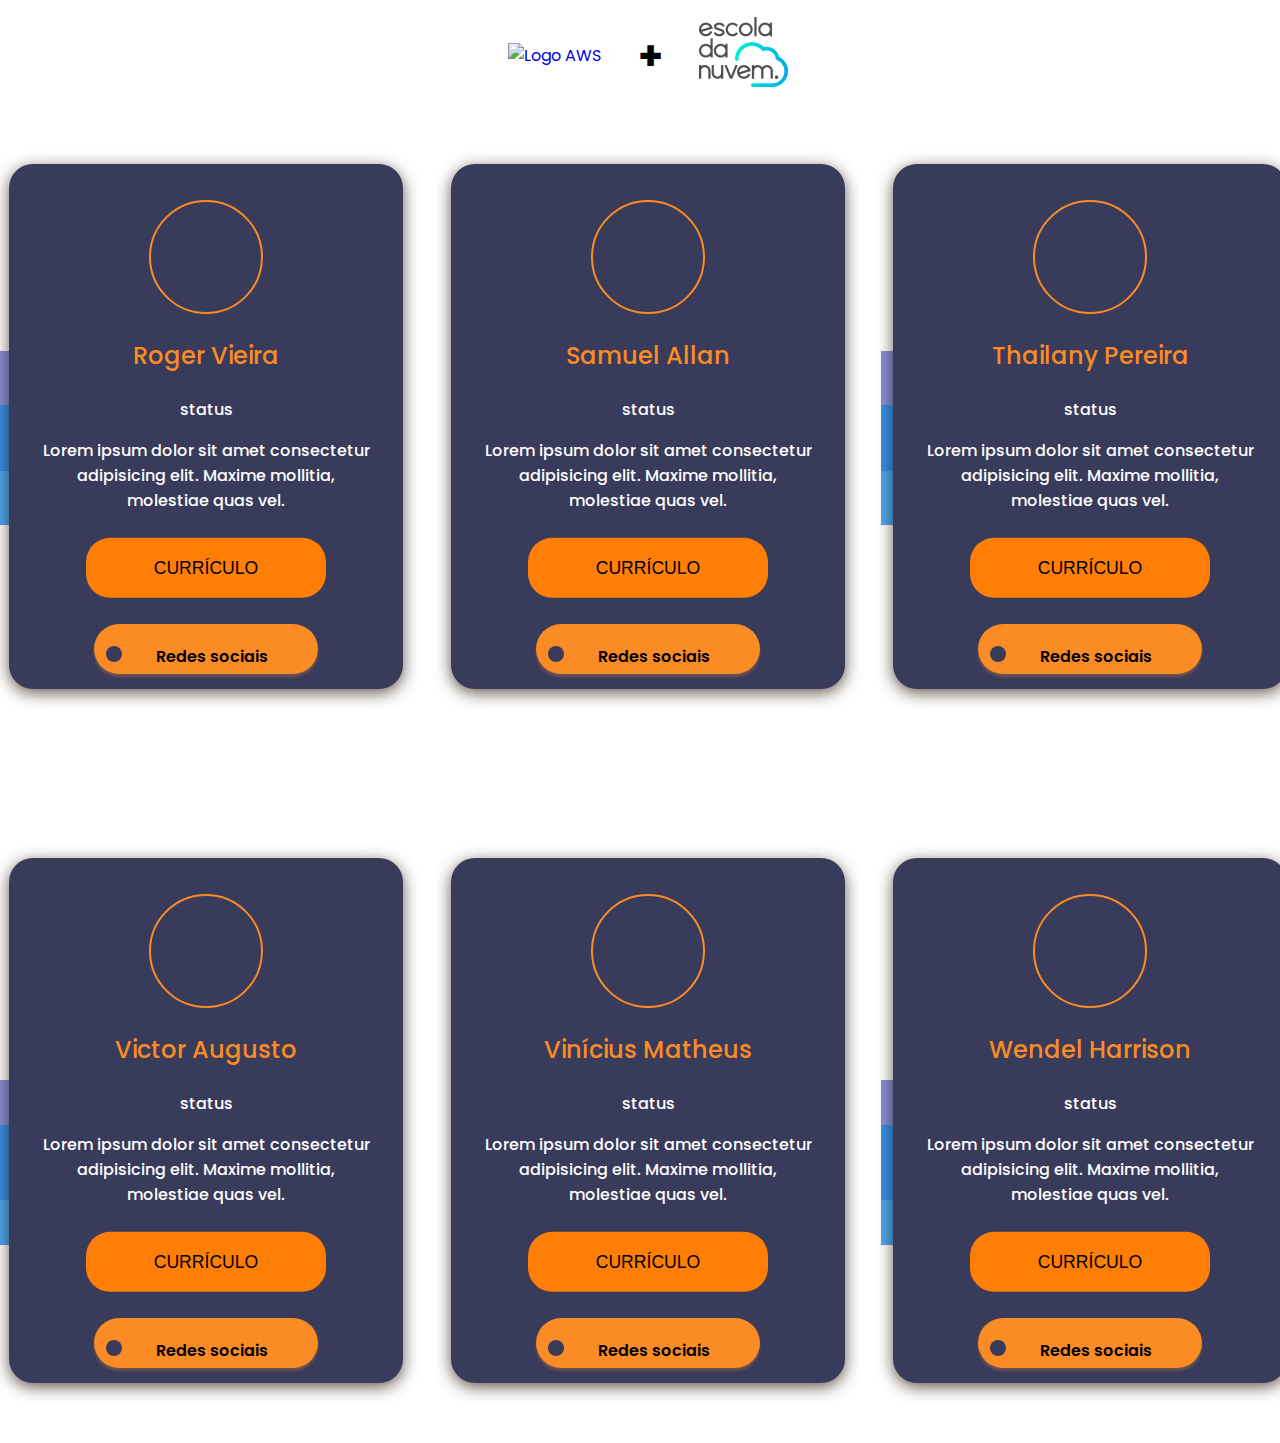
==== index.html @ 06fd396f "melhorias no design e modais para curriculos" ====
<!DOCTYPE html>
<html lang="en">
<head>
    <meta charset="UTF-8">
    <meta http-equiv="X-UA-Compatible" content="IE=edge">
    <meta name="viewport" content="width=device-width, initial-scale=1.0">
    <title>TCC AWS</title>
    <link rel="stylesheet" href="styles.css">
    <script src="https://kit.fontawesome.com/5ea815c1d0.js"></script>
</head>
<body>
    <div class="navbar">
        <a href="https://aws.amazon.com/" target="_blank">
            <img src="https://upload.wikimedia.org/wikipedia/commons/9/93/Amazon_Web_Services_Logo.svg" alt="Logo AWS">
        </a>
        <h3>+</h3>
        <a href="https://escoladanuvem.org/" target="_blank">
            <img src="./imagens/escolaNuvem.png" alt="Logo Escola da nuvem">
        </a>
      </div>



    <div class="c1">
        <div class="container">
        <div class="card">
            <div class="card-border">
                <img src="user.jpg" class="card-img" alt="" srcset="">
            </div>
            <h3 class="card-name">
                Roger Vieira
            </h3>
            <span class="card-profession">
                status
            </span>
            <p class="card-description">
                Lorem ipsum dolor sit amet consectetur adipisicing elit. Maxime mollitia,
                molestiae quas vel.
            </p>
            <div class="btn">
                <button class="btn" id="btn-curriculo1"> CURRÍCULO</button>
            </div>
            <div class="card-social" id="card-social1">
                <div class="card-social-control">
                    <div class="card-social-toggle" id="card-toggle1">
                        <i class="fa fa-plus"></i>
                    </div>
                    <span class="card-social-text">  Redes sociais</span>
                    <ul class="card-social-list">
                        <a href="" class="card-social-link">
                            <i class="fab fa-linkedin" aria-hidden="true"></i>
                        </a>
                        <a href="" class="card-social-link">
                            <i class="fab fa-github" aria-hidden="true"></i>
                        </a>
                       
                    </ul>
                </div>
            </div>
        </div>
    </div>

    <div class="ladoDireito roxo cont1"></div>
    <div class="ladoEsquerdo roxo cont1"></div>
    <div class="ladoDireito azul cont2"></div>
    <div class="ladoEsquerdo azul cont2"></div>

    
    <div class="container">
        <div class="card">
            <div class="card-border">
                <img src="user.jpg" class="card-img" alt="" srcset="">
            </div>
            <h3 class="card-name">
                Samuel Allan
            </h3>
            <span class="card-profession">
                status
            </span>
            <p class="card-description">
                Lorem ipsum dolor sit amet consectetur adipisicing elit. Maxime mollitia,
                molestiae quas vel.
            </p>
            <div class="btn">
                <button class="btn" id="btn-curriculo2"> CURRÍCULO</button>
            </div>
            <div class="card-social" id="card-social2">
                <div class="card-social-control">
                    <div class="card-social-toggle" id="card-toggle2">
                        <i class="fa fa-plus"></i>
                    </div>
                    <span class="card-social-text">  Redes sociais</span>
                    <ul class="card-social-list">
                        <a href="" class="card-social-link">
                            <i class="fab fa-linkedin" aria-hidden="true"></i>
                        </a>
                        <a href="" class="card-social-link">
                            <i class="fab fa-github" aria-hidden="true"></i>
                        </a>
                       
                    </ul>
                    </ul>
                </div>
            </div>
        </div>
    </div>



    <div class="container">
        <div class="card card1">
            <div class="card-border">
                <img src="user.jpg" class="card-img" alt="" srcset="">
            </div>
            <h3 class="card-name">
                Thailany Pereira
            </h3>
            <span class="card-profession">
                status
            </span>
            <p class="card-description">
                Lorem ipsum dolor sit amet consectetur adipisicing elit. Maxime mollitia,
                molestiae quas vel.
            </p>
            <div class="btn">
                <button class="btn" id="btn-curriculo3"> CURRÍCULO</button>
            </div>
            <div class="card-social" id="card-social3">
                <div class="card-social-control">
                    <div class="card-social-toggle" id="card-toggle3">
                        <i class="fa fa-plus"></i>
                    </div>
                    <span class="card-social-text">  Redes sociais</span>
                    <ul class="card-social-list">
                        <a href="" class="card-social-link">
                            <i class="fab fa-linkedin" aria-hidden="true"></i>
                        </a>
                        <a href="" class="card-social-link">
                            <i class="fab fa-github" aria-hidden="true"></i>
                        </a>
                       
                    </ul>
                </div>
            </div>
        </div>
    </div>

    


</div>
   




<div class="c2">
    <div class="container">
        <div class="card">
            <div class="card-border">
                <img src="user.jpg" class="card-img" alt="" srcset="">
            </div>
            <h3 class="card-name">
               Victor Augusto
            </h3>
            <span class="card-profession">
                status
            </span>
            <p class="card-description">
                Lorem ipsum dolor sit amet consectetur adipisicing elit. Maxime mollitia,
                molestiae quas vel.
            </p>
            <div class="btn">
                <button class="btn" id="btn-curriculo4"> CURRÍCULO</button>
            </div>
            <div class="card-social" id="card-social4">
                <div class="card-social-control">
                    <div class="card-social-toggle" id="card-toggle4">
                        <i class="fa fa-plus"></i>
                    </div>
                    <span class="card-social-text">  Redes sociais</span>
                    <ul class="card-social-list">
                        <a href="" class="card-social-link">
                            <i class="fab fa-linkedin" aria-hidden="true"></i>
                        </a>
                        <a href="" class="card-social-link">
                            <i class="fab fa-github" aria-hidden="true"></i>
                        </a>
                       
                    </ul>
                </div>
            </div>
        </div>
    </div>

    <div class="ladoDireito roxo cont3"></div>
    <div class="ladoEsquerdo roxo cont3"></div>
    <div class="ladoDireito azul cont4"></div>
    <div class="ladoEsquerdo azul cont4"></div>


    <div class="container">
        <div class="card">
            <div class="card-border">
                <img src="user.jpg" class="card-img" alt="" srcset="">
            </div>
            <h3 class="card-name">
                Vinícius Matheus
            </h3>
            <span class="card-profession">
                status
            </span>
            <p class="card-description">
                Lorem ipsum dolor sit amet consectetur adipisicing elit. Maxime mollitia,
                molestiae quas vel.
            </p>
            <div class="btn">
                <button class="btn" id="btn-curriculo5"> CURRÍCULO</button>
            </div>
            <div class="card-social" id="card-social5">
                <div class="card-social-control">
                    <div class="card-social-toggle" id="card-toggle5">
                        <i class="fa fa-plus"></i>
                    </div>
                    <span class="card-social-text">  Redes sociais</span>
                    <ul class="card-social-list">
                        <a href="" class="card-social-link">
                            <i class="fab fa-linkedin" aria-hidden="true"></i>
                        </a>
                        <a href="" class="card-social-link">
                            <i class="fab fa-github" aria-hidden="true"></i>
                        </a>
                       
                    </ul>
                </div>
            </div>
        </div>
    </div>

    <div class="container">
        <div class="card card1">
            <div class="card-border">
                <img src="user.jpg" class="card-img" alt="" srcset="">
            </div>
            <h3 class="card-name">
                Wendel Harrison
            </h3>
            <span class="card-profession">
                status
            </span>
            <p class="card-description">
                Lorem ipsum dolor sit amet consectetur adipisicing elit. Maxime mollitia,
                molestiae quas vel.
            </p>
            <div class="btn">
                <button class="btn" id="btn-curriculo6"> CURRÍCULO</button>
            </div>
            <div class="card-social" id="card-social6">
                <div class="card-social-control">
                    <div class="card-social-toggle" id="card-toggle6">
                        <i class="fa fa-plus"></i>
                    </div>
                    <span class="card-social-text">  Redes sociais</span>
                    <ul class="card-social-list">
                        <a href="" class="card-social-link">
                            <i class="fab fa-linkedin" aria-hidden="true"></i>
                        </a>
                        <a href="" class="card-social-link">
                            <i class="fab fa-github" aria-hidden="true"></i>
                        </a>
                       
                    </ul>
                </div>
            </div>
        </div>
    </div>
   </div>

   <div id="myModal1" class="modal">
        <div class="modal-content" id="modal-content">
            <span class="close">&times;</span>
            <h2>Meu Modal 1</h2>
            <p>Conteúdo do modal...</p>
        </div>
    </div>

    <div id="myModal2" class="modal">
        <div class="modal-content" id="modal-content">
            <span class="close">&times;</span>
            <h2>Meu Modal 2</h2>
            <p>Conteúdo do modal...</p>
        </div>
    </div>

    <div id="myModal3" class="modal">
        <div class="modal-content" id="modal-content">
            <span class="close">&times;</span>
            <h2>Meu Modal 3</h2>
            <p>Conteúdo do modal...</p>
        </div>
    </div>

    <div id="myModal4" class="modal">
        <div class="modal-content" id="modal-content">
            <span class="close">&times;</span>
            <h2>Meu Modal 4</h2>
            <p>Conteúdo do modal...</p>
        </div>
    </div>

    <div id="myModal5" class="modal">
        <div class="modal-content" id="modal-content">
            <span class="close">&times;</span>
            <h2>Meu Modal 5</h2>
            <p>Conteúdo do modal...</p>
        </div>
    </div>

    <div id="myModal6" class="modal">
        <div class="modal-content" id="modal-content">
            <span class="close">&times;</span>
            <h2>Meu Modal 6</h2>
            <p>Conteúdo do modal...</p>
        </div>
    </div>
    
    <script src="main.js"></script>
</body>
</html>
---- styles.css ----
@import url("https://fonts.googleapis.com/css2?family=Poppins:wght@400;500&display=swap");

:root {
    --first-color: #fb8b24; 
    --first-color-light: #2074B7;
    --black-color: #393B5A;
    --text-color: #fff;
    --body-color: #ffffff; 



    --body-font: "Poppins", sans-serif;
    --h3-font-size: 1.5rem;
    --smaller-font-size: 0.75rem;
}

*::-webkit-scrollbar{
    box-sizing: border-box;
    padding: 0;
    margin: 0;
    width: 0;
    
}

body{
    font-family: var(--body-font);
    background-color: var(--text-color);
    display: block;
    width: 100vw;
    overflow-x: hidden;
}


a{
    text-decoration: none;
}
ul{
    list-style: none;
}
img{
    max-width: 100%;
    height: auto;
}

.container{
    height: 70vh;
    margin-inline: 1.5rem;
    display: grid;
    place-items: center;
}

.navbar {
    height: 60px;
    display: flex;
    align-items: center;
    justify-content: center;
     gap: 3%;
     margin: 2%;
  }

  .navbar h3 {
    font-size: 40px;
  }
  
  
  .navbar img {
    
    height: 70px;
  
    margin-top: 0%;
  }
  
  
  

.c1{
    display: flex;
    justify-content: center;
    align-items: center;
}

.ladoEsquerdo {
position: absolute;
width: 388px;
height: 120px;
left: 0;
z-index: -1;
}

.azul {
    background: #1d90eec9;
}

.roxo {
    background: #6a71ccc9;
}

.ladoDireito {
position: absolute;
width: 399px;
height: 120px;
right: 0;
z-index: -2;
}

.cont1 {
    top: 39%;
}

.cont2 {
    top: 45%;
}

.cont3 {
    top: 120%;
}

.cont4 {
    top: 125%;
}

.c2{
    display: flex;
    justify-content: center;
    align-items: center;
    margin-top: 5%;
   
}
.card{
    position: relative;
    width: 330px;
    background-color: var(--black-color);
    padding: 1.25rem 2rem 10rem;
    border-radius: 1.5rem;
    text-align: center;
    box-shadow: 0 4px 16px hsl(29deg 75% 8% / 70%);
}

.card-img{
    width: 96px;
    border-radius: 50%;
}
.card-border{
    width: 110px;
    height: 110px;
    border: 2px solid var(--first-color);
    border-radius: 50%;
    display: grid;
    place-items: center;
    margin: 1rem auto 0.75rem;
}

.card-name{
    color: var(--first-color);
    font-size: var(--h3-font-size);
    font-weight: 500;
}
.card-profession{
    color: var(--text-color);
    font-size: 100%;
    font-weight: 500;
}
.card-description{
    margin-top: 1rem;
    color: var(--text-color);
    font-size: 100%;
    font-weight: 500;
}
.btn button{
    position: absolute;
    top: 77%;
    left: 50%;
    padding: 5%;
    width: 15rem;
    transform: translate(-50%, -50%);
    font-size: 110%;
    border: none;
    border-radius: 1.5rem;
    cursor: pointer;
    background-color: #ff7e05;
    transition: all;
    transition-duration: 300ms;
    
}

.btn:hover{
    background-color:  #faee40;
    
    
}


.wrapper{
    position: absolute;
    bottom: 30px;
    right: 50px;
}

.card-social{
    width: 200px;
    background-color: var(--first-color);
    padding: 0.75rem;
    border-radius: 3rem;
    text-align: initial;
    box-shadow: 0 3px 3px hsla(29, 75%, 56%, 0.3);
    position: absolute;
    left: 0;
    right: 0;
    bottom: 15px;
    margin: 0 auto;
    overflow: hidden;
    transform-origin: 18px 17px;
}
.card-social-control{
    position: relative;
    transform-origin: 18px 18px;
    transition: transform 0.45s ease;
    transform: rotate(0);
}
.card-social-toggle{
    display: inline-flex;
    background-color: var(--black-color);
    color: var(--first-color);
    font-size: 1.25rem;
    padding: 0.5rem;
    border-radius: 50%;
    cursor: pointer;
    position: relative;
    z-index: 10;
}
.card-social-text{
    display: block;
    color: #000;
    font-size: 100%;
    font-weight: 600;
}
.card-social-list{
    display: inline-flex;
    column-gap: 0.5rem;
    transform: rotate(135deg);
    transform-origin: 10px 16px;
    
}
.card-social-link{
    display: inline-flex;
    color: var(--black-color);
    font-size: 1.8rem;
    padding: 6px;
    border-radius: 50%;
}

.card-social-text, .card-social-list {
    position: absolute;
    top: 0;
    left: 0;
    right: 0;
    padding-left: 3.1rem;
    
}
.card-social-text{
    top: 0.5rem;
}

.animation .card-social-control{
    transform: rotate(-135deg);
}

.card-social.animation{
    animation: up-animation 1s ease-in-out forwards;
}

.modal {
    display: none;
    position: fixed;
    z-index: 1;
    left: 0;
    top: 0;
    width: 100%;
    height: 100%;
    overflow: auto;
    background-color: rgba(0, 0, 0, 0.4);
  }

  .modal-slide-in {
    animation: slide-in 0.3s forwards; /* Adicione a animação de slide-in */
  }
  
  .modal-slide-out {
    animation: slide-out 0.3s forwards; /* Adicione a animação de slide-out */
  }
  
  
  .modal-content {
    background-color: #fefefe;
    margin: 15% auto;
    padding: 20px;
    border: 1px solid #888;
    width: 80%;
  }
  
  .close {
    color: #aaa;
    float: right;
    font-size: 28px;
    font-weight: bold;
}

  .close:hover,
  .close:focus {
    color: black;
    text-decoration: none;
    cursor: pointer;
}

@keyframes slide-in {
  from {
    transform: translateY(-100%);
  }
  to {
    transform: translateY(0);
  }
}

@keyframes slide-out {
  from {
    transform: translateY(0);
  }
  to {
    transform: translateY(-100%);
  }
}

@keyframes up-animation {
    0%,
    100% {
        transform: rotate(0);
    }
    50%,
    60%{
        transform: rotate(-3deg);
    }
    88%{
        transform: rotate(1deg);
    }
}

.card-social.down-animation{
    animation: down-animation 1s ease-in-out forwards;
}

@keyframes down-animation {
    0%,
    100%{
        transform: rotate(0);
    }
    50%,
    60%{
        transform: rotate(6deg);
    }
    0%,
    88% {
        transform: rotate(-1deg);
    }
}
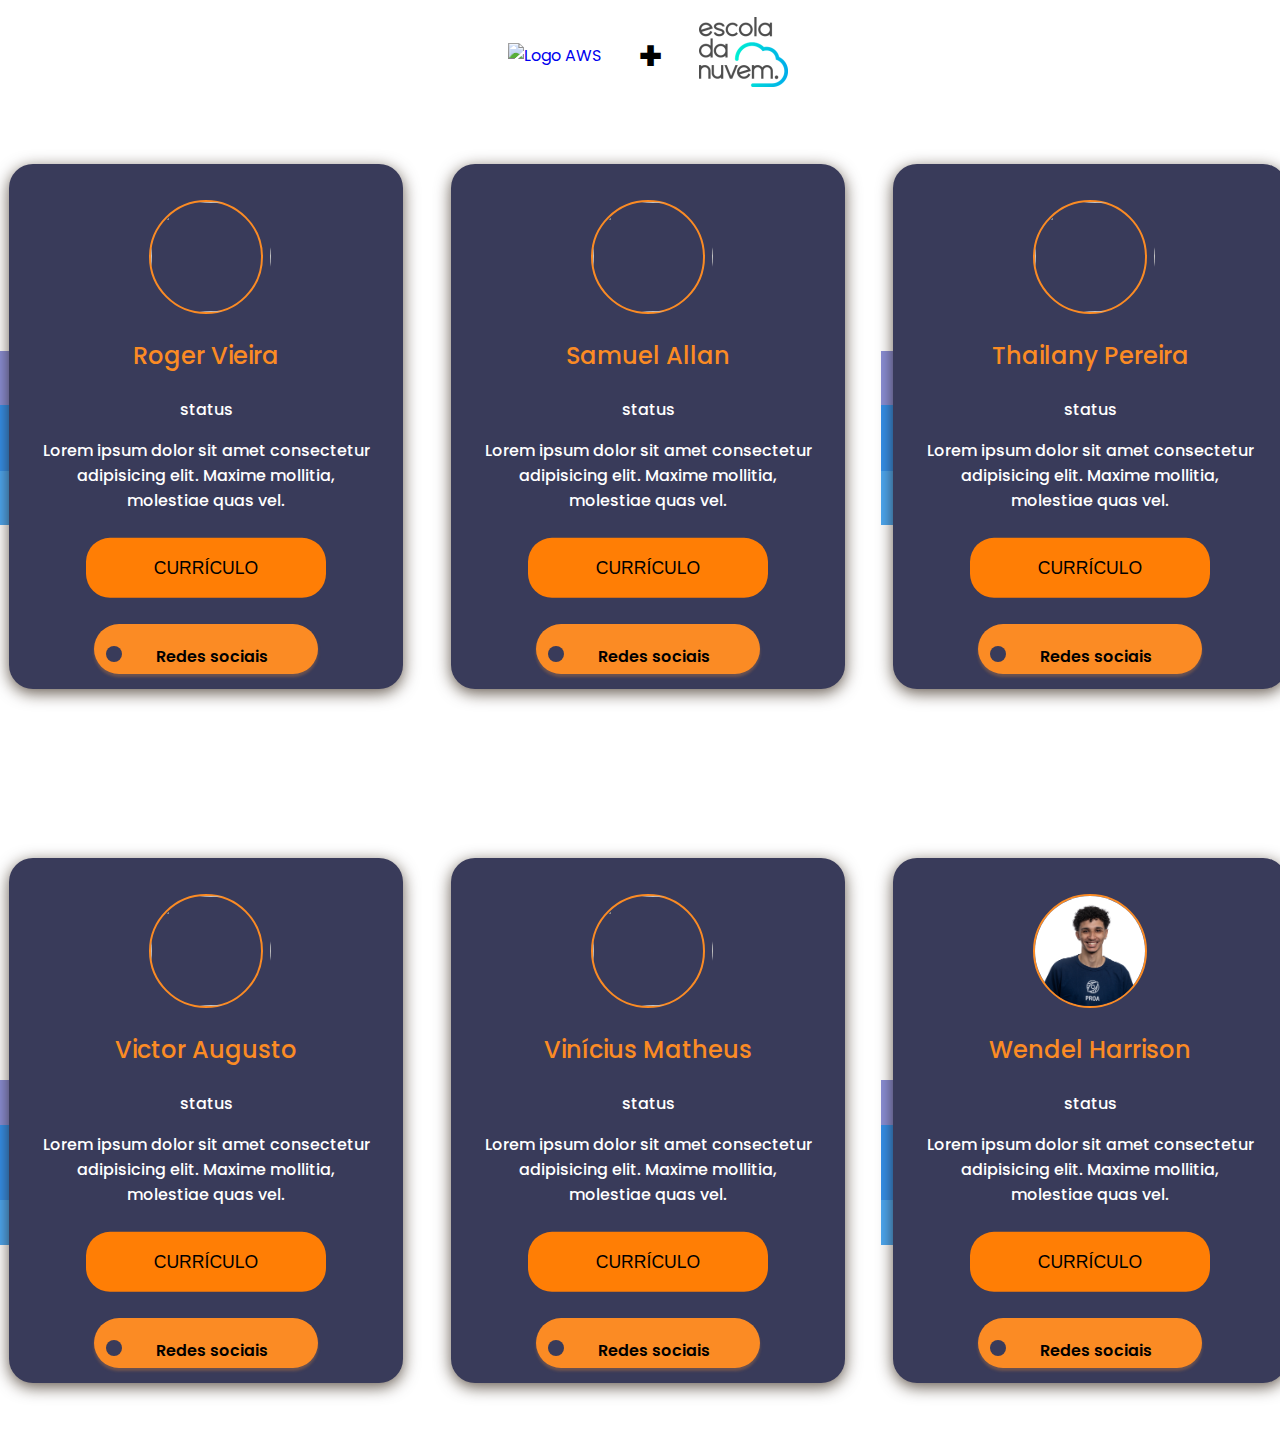
==== commit f908b69c: "finalização wendel" ====
--- a/index.html
+++ b/index.html
@@ -47,10 +47,10 @@
                     </div>
                     <span class="card-social-text">  Redes sociais</span>
                     <ul class="card-social-list">
-                        <a href="" class="card-social-link">
-                            <i class="fab fa-linkedin" aria-hidden="true"></i>
-                        </a>
-                        <a href="" class="card-social-link">
+                        <a href="https://www.linkedin.com/in/rogervieira1/" target="_blank" class="card-social-link">
+                            <i class="fab fa-linkedin" aria-hidden="true"></i>
+                        </a>
+                        <a href="https://github.com/roger1st" target="_blank" class="card-social-link">
                             <i class="fab fa-github" aria-hidden="true"></i>
                         </a>
                        
@@ -91,10 +91,10 @@
                     </div>
                     <span class="card-social-text">  Redes sociais</span>
                     <ul class="card-social-list">
-                        <a href="" class="card-social-link">
-                            <i class="fab fa-linkedin" aria-hidden="true"></i>
-                        </a>
-                        <a href="" class="card-social-link">
+                        <a href="https://www.linkedin.com/in/samuel-allan-635290258/" target="_blank" class="card-social-link">
+                            <i class="fab fa-linkedin" aria-hidden="true"></i>
+                        </a>
+                        <a href="https://github.com/SAMUKISZHSD" target="_blank" class="card-social-link">
                             <i class="fab fa-github" aria-hidden="true"></i>
                         </a>
                        
@@ -132,10 +132,10 @@
                     </div>
                     <span class="card-social-text">  Redes sociais</span>
                     <ul class="card-social-list">
-                        <a href="" class="card-social-link">
-                            <i class="fab fa-linkedin" aria-hidden="true"></i>
-                        </a>
-                        <a href="" class="card-social-link">
+                        <a href="https://www.linkedin.com/in/thailany-pereira-neves-santos/" target="_blank" class="card-social-link">
+                            <i class="fab fa-linkedin" aria-hidden="true"></i>
+                        </a>
+                        <a href="https://github.com/ThailanyP" target="_blank" class="card-social-link">
                             <i class="fab fa-github" aria-hidden="true"></i>
                         </a>
                        
@@ -180,10 +180,10 @@
                     </div>
                     <span class="card-social-text">  Redes sociais</span>
                     <ul class="card-social-list">
-                        <a href="" class="card-social-link">
-                            <i class="fab fa-linkedin" aria-hidden="true"></i>
-                        </a>
-                        <a href="" class="card-social-link">
+                        <a href="https://www.linkedin.com/in/victor-as-perez/" target="_blank" class="card-social-link">
+                            <i class="fab fa-linkedin" aria-hidden="true"></i>
+                        </a>
+                        <a href="https://github.com/Victor2Perez" target="_blank" class="card-social-link">
                             <i class="fab fa-github" aria-hidden="true"></i>
                         </a>
                        
@@ -224,10 +224,10 @@
                     </div>
                     <span class="card-social-text">  Redes sociais</span>
                     <ul class="card-social-list">
-                        <a href="" class="card-social-link">
-                            <i class="fab fa-linkedin" aria-hidden="true"></i>
-                        </a>
-                        <a href="" class="card-social-link">
+                        <a href="https://www.linkedin.com/in/vinicruz/" target="_blank" class="card-social-link">
+                            <i class="fab fa-linkedin" aria-hidden="true"></i>
+                        </a>
+                        <a href="https://github.com/DvlprMatheus" target="_blank" class="card-social-link">
                             <i class="fab fa-github" aria-hidden="true"></i>
                         </a>
                        
@@ -240,7 +240,7 @@
     <div class="container">
         <div class="card card1">
             <div class="card-border">
-                <img src="user.jpg" class="card-img" alt="" srcset="">
+                <img src="imagens/perfil-Wendel.jpg" class="card-img" alt="" srcset="">
             </div>
             <h3 class="card-name">
                 Wendel Harrison
@@ -262,10 +262,10 @@
                     </div>
                     <span class="card-social-text">  Redes sociais</span>
                     <ul class="card-social-list">
-                        <a href="" class="card-social-link">
-                            <i class="fab fa-linkedin" aria-hidden="true"></i>
-                        </a>
-                        <a href="" class="card-social-link">
+                        <a href="https://www.linkedin.com/in/wendel17/" target="_blank" class="card-social-link">
+                            <i class="fab fa-linkedin" aria-hidden="true"></i>
+                        </a>
+                        <a href="https://github.com/Wendel-Harrison" target="_blank" class="card-social-link">
                             <i class="fab fa-github" aria-hidden="true"></i>
                         </a>
                        
@@ -319,8 +319,29 @@
     <div id="myModal6" class="modal">
         <div class="modal-content" id="modal-content">
             <span class="close">&times;</span>
-            <h2>Meu Modal 6</h2>
-            <p>Conteúdo do modal...</p>
+            <div class="modal-esquerdo">
+                <img src="./imagens/curriculo-Wendel.png" alt="">
+            </div>
+
+            <div class="modal-direito">
+                <div class="personal-title">
+                    <img src="./imagens/perfil-Wendel.jpg" alt="">
+                    <h1>Wendel Harrison</h1>
+                </div>
+
+                <p>Olá, tudo bem? <br /><br /> Sou uma pessoa completamente apaixonado por tecnologia e programação. Desde sempre tive interesse nessa área e sempre gostei de ver filmes e consumir conteúdos relacionados à Tecnologia. Venho desde 2022 com foco total na programação, sempre buscando por conhecimento e me desenvolvendo com base nas tecnologias que me gere interesse. <br /> E após alguns anos de estudo na área da programação, hoje eu tenho conhecimentos nas linguagens e ferramentas mais utilizadas no mercado. São elas: Figma e Photoshop para design e elaboração de meus projetos. Pacote básico para desenvolvimento Web (Html5, CSS3, JS). ReactJS, TailwindCSS, SASS e NodeJS para o Front-End. E para Back-end, minhas principais linguagens são: Java, Spring Boot e MySQL. <br /><br /> E não podemos esquecer minhas Soft-Skills:
+                <ul style="display: grid; grid-template-columns: 1fr 1fr;">
+                    <li>Trabalho em Equipe</li>
+                    <li>Liderança</li>
+                    <li>Proatividade</li>
+                    <li>Adaptabilidade</li>
+                    <li>Vontade de aprender</li>
+                    <li>Comunicação Assertiva</li>
+                    <li>Inteligência emocional</li>
+                    <li>Resiliência</li>
+                </ul>
+                </p>
+            </div>
         </div>
     </div>
     
--- a/styles.css
+++ b/styles.css
@@ -34,9 +34,7 @@
 a{
     text-decoration: none;
 }
-ul{
-    list-style: none;
-}
+
 img{
     max-width: 100%;
     height: auto;
@@ -137,8 +135,11 @@
 }
 
 .card-img{
-    width: 96px;
+    width: 120px;
+    height: 110px;
     border-radius: 50%;
+    object-fit: cover;
+    object-position: top;
 }
 .card-border{
     width: 110px;
@@ -292,16 +293,59 @@
   
   .modal-content {
     background-color: #fefefe;
-    margin: 15% auto;
-    padding: 20px;
+    margin: 1% auto;
+    padding-inline: 2.5%;
     border: 1px solid #888;
-    width: 80%;
+    width: 85%;
+    height: 96vh;
+
+    display: flex;
+    gap: 5%;
+  }
+
+  .modal-esquerdo {
+    width: 47.5%;
+    height: 100%;
+    display: flex;
+    justify-content: center;
+  }
+
+  .modal-esquerdo img {
+    height: 95%;
+    margin-top: 2.5%;
+    object-fit: cover;
+  }
+
+  .modal-direito {
+    width: 47.5%;
+  }
+
+  .personal-title {
+    display: flex;
+    margin-top: 30px;
+    gap: 15px;
+  }
+
+  .personal-title img {
+    width: 60px;
+    height: 60px;
+    border-radius: 100%;
+    object-fit: cover;
+    object-position: top;
+    border: 2px solid var(--first-color);
+  }
+
+  .personal-title h1 {
+    font-size: 25px;
+    font-weight: 500;
   }
   
   .close {
     color: #aaa;
-    float: right;
-    font-size: 28px;
+    position: absolute;
+    right: 6%;
+
+    font-size: 40px;
     font-weight: bold;
 }
 
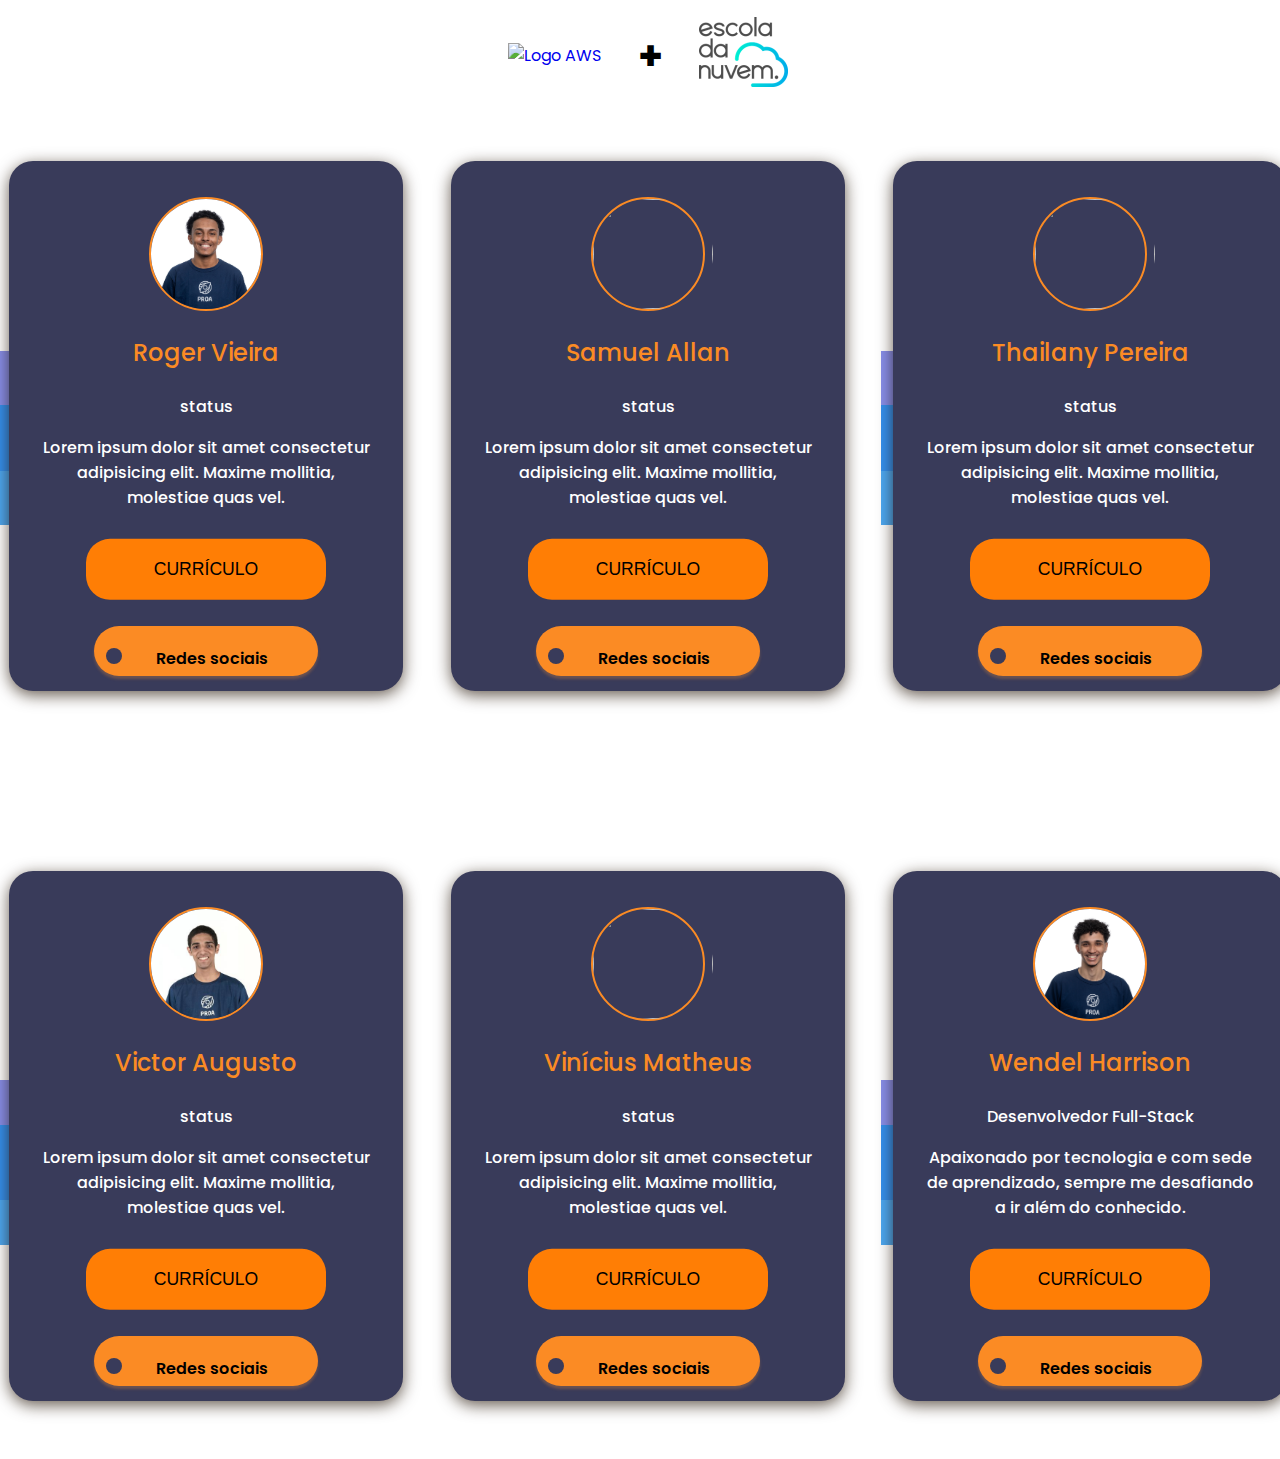
==== commit f357560a: "pagina de erro" ====
--- a/index.html
+++ b/index.html
@@ -1,8 +1,7 @@
 <!DOCTYPE html>
-<html lang="en">
+<html lang="pt-br">
 <head>
     <meta charset="UTF-8">
-    <meta http-equiv="X-UA-Compatible" content="IE=edge">
     <meta name="viewport" content="width=device-width, initial-scale=1.0">
     <title>TCC AWS</title>
     <link rel="stylesheet" href="styles.css">
@@ -25,7 +24,7 @@
         <div class="container">
         <div class="card">
             <div class="card-border">
-                <img src="user.jpg" class="card-img" alt="" srcset="">
+                <img src="./imagens/perfil-Roger.jpeg" class="card-img" alt="" srcset="">
             </div>
             <h3 class="card-name">
                 Roger Vieira
@@ -158,7 +157,7 @@
     <div class="container">
         <div class="card">
             <div class="card-border">
-                <img src="user.jpg" class="card-img" alt="" srcset="">
+                <img src="imagens/perfil-Victor.jpeg" class="card-img" alt="" srcset="">
             </div>
             <h3 class="card-name">
                Victor Augusto
@@ -246,11 +245,10 @@
                 Wendel Harrison
             </h3>
             <span class="card-profession">
-                status
-            </span>
-            <p class="card-description">
-                Lorem ipsum dolor sit amet consectetur adipisicing elit. Maxime mollitia,
-                molestiae quas vel.
+                Desenvolvedor Full-Stack
+            </span>
+            <p class="card-description">
+                Apaixonado por tecnologia e com sede de aprendizado, sempre me desafiando a ir além do conhecido. 
             </p>
             <div class="btn">
                 <button class="btn" id="btn-curriculo6"> CURRÍCULO</button>
@@ -279,40 +277,95 @@
    <div id="myModal1" class="modal">
         <div class="modal-content" id="modal-content">
             <span class="close">&times;</span>
-            <h2>Meu Modal 1</h2>
-            <p>Conteúdo do modal...</p>
+            <div class="modal-esquerdo">
+                <img src="" alt="">
+            </div>
+
+            <div class="modal-direito">
+                <div class="personal-title">
+                    <img src="./imagens/perfil-Roger.jpeg" alt="">
+                    <h1>Roger Vieira</h1>
+                </div>
+
+                <p>
+                </p>
+            </div>
         </div>
     </div>
 
     <div id="myModal2" class="modal">
         <div class="modal-content" id="modal-content">
             <span class="close">&times;</span>
-            <h2>Meu Modal 2</h2>
-            <p>Conteúdo do modal...</p>
+            <div class="modal-esquerdo">
+                <img src="" alt="">
+            </div>
+
+            <div class="modal-direito">
+                <div class="personal-title">
+                    <img src="./imagens/perfil-Roger.jpeg" alt="">
+                    <h1>Samuel Allan</h1>
+                </div>
+
+                <p>
+                </p>
+            </div>
         </div>
     </div>
 
     <div id="myModal3" class="modal">
         <div class="modal-content" id="modal-content">
             <span class="close">&times;</span>
-            <h2>Meu Modal 3</h2>
-            <p>Conteúdo do modal...</p>
+            <div class="modal-esquerdo">
+                <img src="" alt="">
+            </div>
+
+            <div class="modal-direito">
+                <div class="personal-title">
+                    <img src="./imagens/perfil-Roger.jpeg" alt="">
+                    <h1>Thailany Pereira</h1>
+                </div>
+
+                <p>
+                </p>
+            </div>
         </div>
     </div>
 
     <div id="myModal4" class="modal">
         <div class="modal-content" id="modal-content">
             <span class="close">&times;</span>
-            <h2>Meu Modal 4</h2>
-            <p>Conteúdo do modal...</p>
+            <div class="modal-esquerdo">
+                <img src="./imagens/curriculo-victor.jpeg" alt="">
+            </div>
+
+            <div class="modal-direito">
+                <div class="personal-title">
+                    <img src="./imagens/perfil-Victor.jpeg" alt="">
+                    <h1>Victor Augusto</h1>
+                </div>
+
+                <p>
+                </p>
+            </div>
         </div>
     </div>
 
     <div id="myModal5" class="modal">
         <div class="modal-content" id="modal-content">
             <span class="close">&times;</span>
-            <h2>Meu Modal 5</h2>
-            <p>Conteúdo do modal...</p>
+            <div class="modal-esquerdo">
+                <img src="" alt="">
+            </div>
+
+            <div class="modal-direito">
+                <div class="personal-title">
+                    <img src="./imagens/perfil-Roger.jpeg" alt="">
+                    <h1>Vinícius Matheus</h1>
+                </div>
+
+                <p>
+                </p>
+            </div>
         </div>
     </div>
 
--- a/styles.css
+++ b/styles.css
@@ -90,7 +90,7 @@
 }
 
 .roxo {
-    background: #6a71ccc9;
+    background: #6871e6c9;
 }
 
 .ladoDireito {
@@ -121,12 +121,13 @@
     display: flex;
     justify-content: center;
     align-items: center;
-    margin-top: 5%;
+    margin-top: 80px;
    
 }
 .card{
     position: relative;
     width: 330px;
+    height: 350px;
     background-color: var(--black-color);
     padding: 1.25rem 2rem 10rem;
     border-radius: 1.5rem;
@@ -137,7 +138,7 @@
 .card-img{
     width: 120px;
     height: 110px;
-    border-radius: 50%;
+    border-radius: 100%;
     object-fit: cover;
     object-position: top;
 }
@@ -318,6 +319,7 @@
 
   .modal-direito {
     width: 47.5%;
+    overflow-y: scroll;
   }
 
   .personal-title {
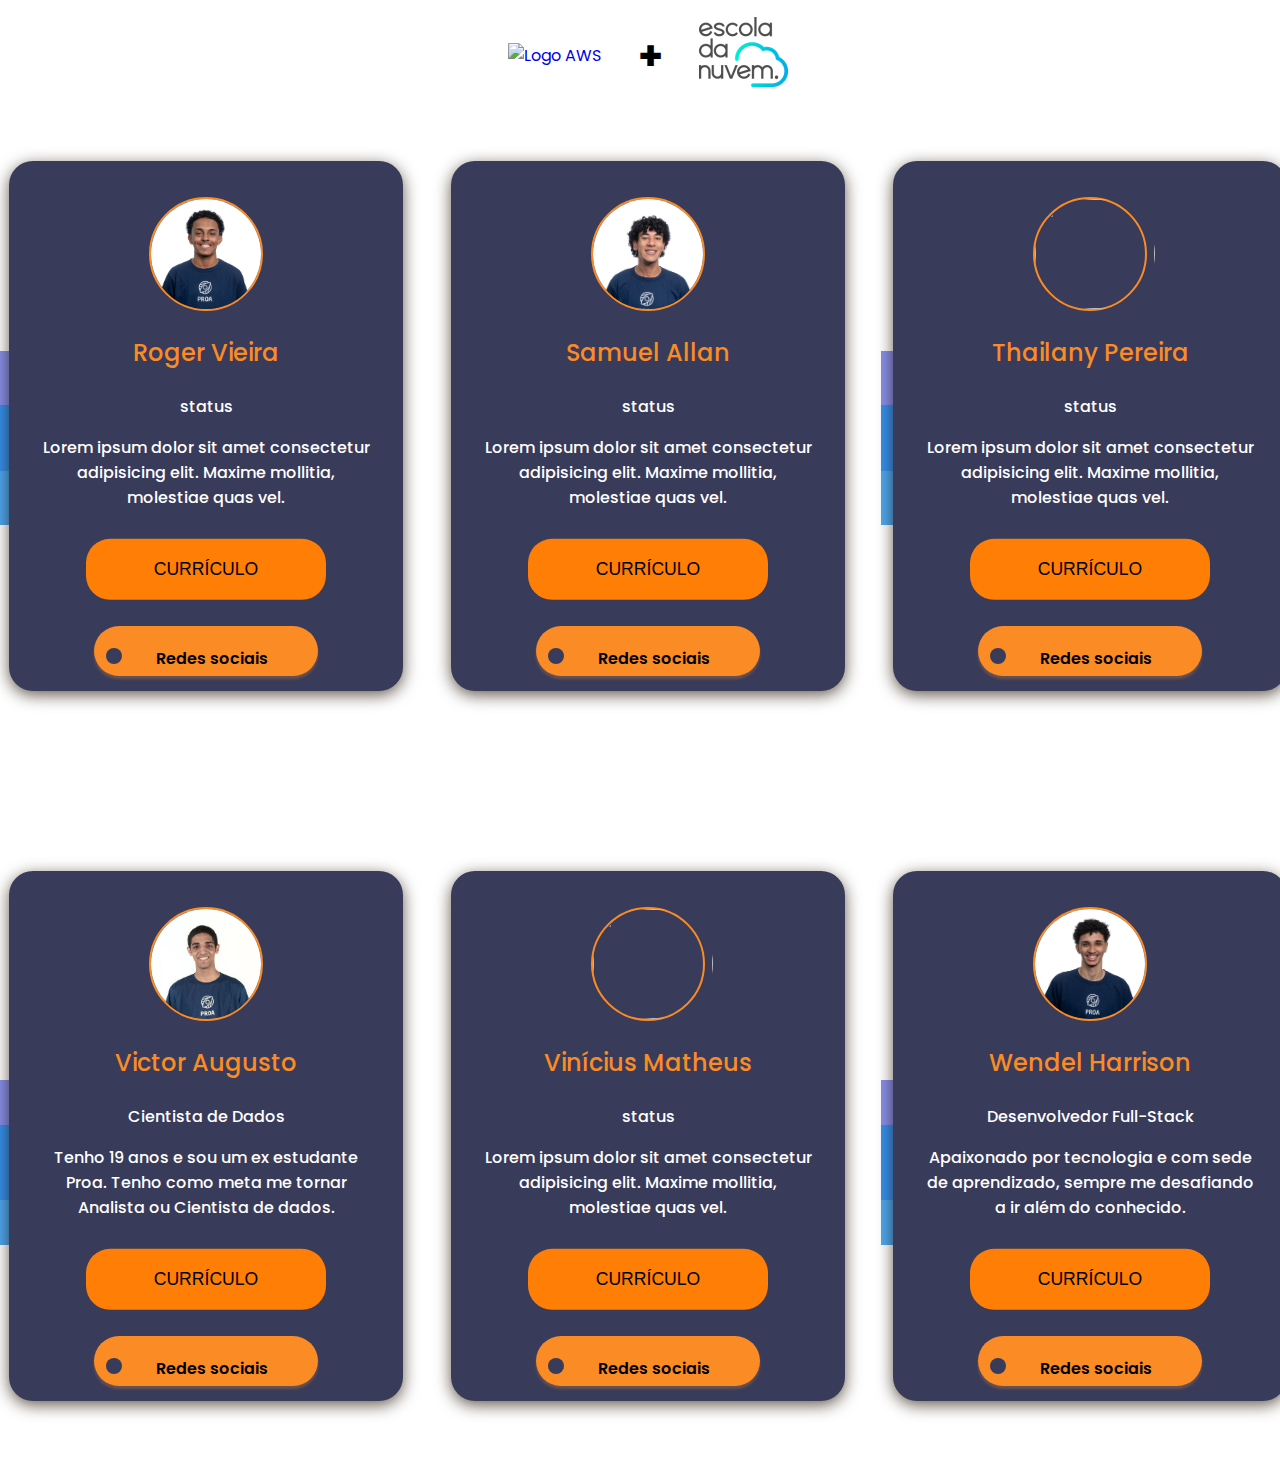
==== commit b5d732b9: "ok ok" ====
--- a/index.html
+++ b/index.html
@@ -68,7 +68,7 @@
     <div class="container">
         <div class="card">
             <div class="card-border">
-                <img src="user.jpg" class="card-img" alt="" srcset="">
+                <img src="imagens/perfil-Samuel.jpg" class="card-img" alt="" srcset="">
             </div>
             <h3 class="card-name">
                 Samuel Allan
@@ -109,7 +109,7 @@
     <div class="container">
         <div class="card card1">
             <div class="card-border">
-                <img src="user.jpg" class="card-img" alt="" srcset="">
+                <img src="./imagens/perfil-Thailany.jpg" class="card-img" alt="" srcset="">
             </div>
             <h3 class="card-name">
                 Thailany Pereira
@@ -163,11 +163,10 @@
                Victor Augusto
             </h3>
             <span class="card-profession">
-                status
-            </span>
-            <p class="card-description">
-                Lorem ipsum dolor sit amet consectetur adipisicing elit. Maxime mollitia,
-                molestiae quas vel.
+                Cientista de Dados
+            </span>
+            <p class="card-description">
+                Tenho 19 anos e sou um ex estudante Proa. Tenho como meta me tornar Analista ou Cientista de dados.
             </p>
             <div class="btn">
                 <button class="btn" id="btn-curriculo4"> CURRÍCULO</button>
@@ -278,12 +277,12 @@
         <div class="modal-content" id="modal-content">
             <span class="close">&times;</span>
             <div class="modal-esquerdo">
-                <img src="" alt="">
-            </div>
-
-            <div class="modal-direito">
-                <div class="personal-title">
-                    <img src="./imagens/perfil-Roger.jpeg" alt="">
+                <img src="" alt="Curriculo de Roger">
+            </div>
+
+            <div class="modal-direito">
+                <div class="personal-title">
+                    <img src="./imagens/perfil-Roger.jpeg" alt="Foto de Roger">
                     <h1>Roger Vieira</h1>
                 </div>
 
@@ -297,12 +296,12 @@
         <div class="modal-content" id="modal-content">
             <span class="close">&times;</span>
             <div class="modal-esquerdo">
-                <img src="" alt="">
-            </div>
-
-            <div class="modal-direito">
-                <div class="personal-title">
-                    <img src="./imagens/perfil-Roger.jpeg" alt="">
+                <img src="" alt="Curriculo de Samuel">
+            </div>
+
+            <div class="modal-direito">
+                <div class="personal-title">
+                    <img src="./imagens/perfil-Samuel.jpg" alt="Foto de Samuel">
                     <h1>Samuel Allan</h1>
                 </div>
 
@@ -316,12 +315,12 @@
         <div class="modal-content" id="modal-content">
             <span class="close">&times;</span>
             <div class="modal-esquerdo">
-                <img src="" alt="">
-            </div>
-
-            <div class="modal-direito">
-                <div class="personal-title">
-                    <img src="./imagens/perfil-Roger.jpeg" alt="">
+                <img src="" alt="Curriculo de Thailany">
+            </div>
+
+            <div class="modal-direito">
+                <div class="personal-title">
+                    <img src="./imagens/perfil-Thailany.jpg" alt="Foto de Thailany">
                     <h1>Thailany Pereira</h1>
                 </div>
 
@@ -335,12 +334,12 @@
         <div class="modal-content" id="modal-content">
             <span class="close">&times;</span>
             <div class="modal-esquerdo">
-                <img src="./imagens/curriculo-victor.jpeg" alt="">
-            </div>
-
-            <div class="modal-direito">
-                <div class="personal-title">
-                    <img src="./imagens/perfil-Victor.jpeg" alt="">
+                <img src="./imagens/curriculo-victor.jpeg" alt="Curriculo de Victor">
+            </div>
+
+            <div class="modal-direito">
+                <div class="personal-title">
+                    <img src="./imagens/perfil-Victor.jpeg" alt="Foto de Victor">
                     <h1>Victor Augusto</h1>
                 </div>
 
@@ -354,12 +353,12 @@
         <div class="modal-content" id="modal-content">
             <span class="close">&times;</span>
             <div class="modal-esquerdo">
-                <img src="" alt="">
-            </div>
-
-            <div class="modal-direito">
-                <div class="personal-title">
-                    <img src="./imagens/perfil-Roger.jpeg" alt="">
+                <img src="" alt="Curriculo de Vinicius">
+            </div>
+
+            <div class="modal-direito">
+                <div class="personal-title">
+                    <img src="./imagens/perfil-Roger.jpeg" alt="Foto de Vinicius">
                     <h1>Vinícius Matheus</h1>
                 </div>
 
@@ -373,12 +372,12 @@
         <div class="modal-content" id="modal-content">
             <span class="close">&times;</span>
             <div class="modal-esquerdo">
-                <img src="./imagens/curriculo-Wendel.png" alt="">
-            </div>
-
-            <div class="modal-direito">
-                <div class="personal-title">
-                    <img src="./imagens/perfil-Wendel.jpg" alt="">
+                <img src="./imagens/curriculo-Wendel.png" alt="Curriculo de Wendel">
+            </div>
+
+            <div class="modal-direito">
+                <div class="personal-title">
+                    <img src="./imagens/perfil-Wendel.jpg" alt="Foto de Wendel">
                     <h1>Wendel Harrison</h1>
                 </div>
 
--- a/styles.css
+++ b/styles.css
@@ -185,10 +185,8 @@
     
 }
 
-.btn:hover{
+.btn:hover, .card-social:hover{
     background-color:  #faee40;
-    
-    
 }
 
 
@@ -212,6 +210,8 @@
     margin: 0 auto;
     overflow: hidden;
     transform-origin: 18px 17px;
+    transition: all 300ms ease;
+    
 }
 .card-social-control{
     position: relative;
@@ -249,6 +249,11 @@
     font-size: 1.8rem;
     padding: 6px;
     border-radius: 50%;
+    transition: scale 500ms;
+}
+
+.card-social-link:hover {
+    scale: 1.3;
 }
 
 .card-social-text, .card-social-list {
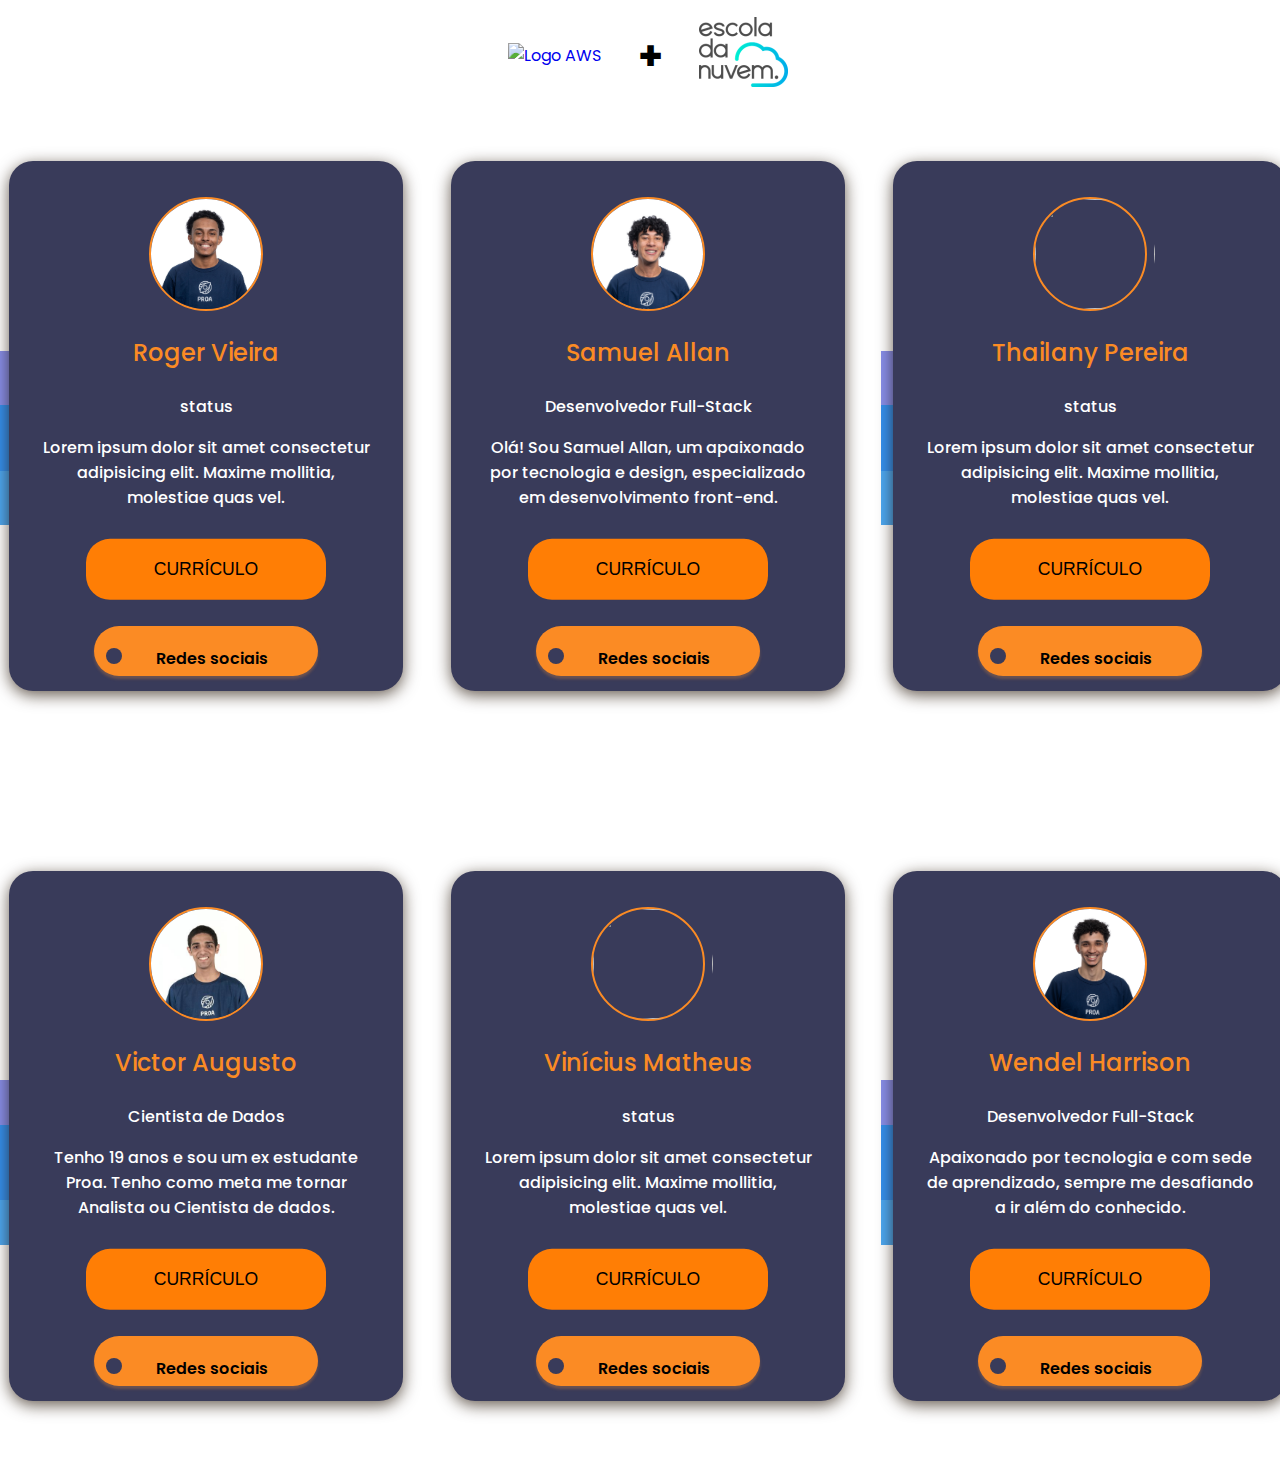
==== commit 6fb13f89: "edited my part of cv" ====
--- a/index.html
+++ b/index.html
@@ -74,11 +74,10 @@
                 Samuel Allan
             </h3>
             <span class="card-profession">
-                status
-            </span>
-            <p class="card-description">
-                Lorem ipsum dolor sit amet consectetur adipisicing elit. Maxime mollitia,
-                molestiae quas vel.
+                Desenvolvedor Full-Stack
+            </span>
+            <p class="card-description">
+                Olá! Sou Samuel Allan, um apaixonado por tecnologia e design, especializado em desenvolvimento front-end. 
             </p>
             <div class="btn">
                 <button class="btn" id="btn-curriculo2"> CURRÍCULO</button>
@@ -296,7 +295,7 @@
         <div class="modal-content" id="modal-content">
             <span class="close">&times;</span>
             <div class="modal-esquerdo">
-                <img src="" alt="Curriculo de Samuel">
+                <img src="./imagens/curriculo-samuel.png" alt="Curriculo de Samuel">
             </div>
 
             <div class="modal-direito">
@@ -306,6 +305,7 @@
                 </div>
 
                 <p>
+                    Olá! Eu sou Samuel Allan e tenho uma paixão inegável por criar coisas e explorar o vasto mundo da tecnologia. Desde cedo, fui atraído pelo design e pela experiência do usuário (UI/UX), sendo fascinado pela capacidade de transformar ideias em realidade de maneira cativante. Como desenvolvedor front-end, trago comigo uma bagagem sólida de habilidades em HTML, CSS, React, TypeScript, Git, Java e SQL, o que me torna um profissional versátil e experiente nesse campo. Sou uma pessoa resiliente e adaptável diante dos desafios. Encaro os problemas com criatividade e estou sempre buscando soluções inovadoras, com o foco em entregar produtos de alta qualidade. Minha paixão pela criação e pela tecnologia transparece em cada projeto em que me envolvo, impulsionando-me a alcançar resultados excepcionais.
                 </p>
             </div>
         </div>
@@ -396,6 +396,10 @@
             </div>
         </div>
     </div>
+
+
+
+  
     
     <script src="main.js"></script>
 </body>
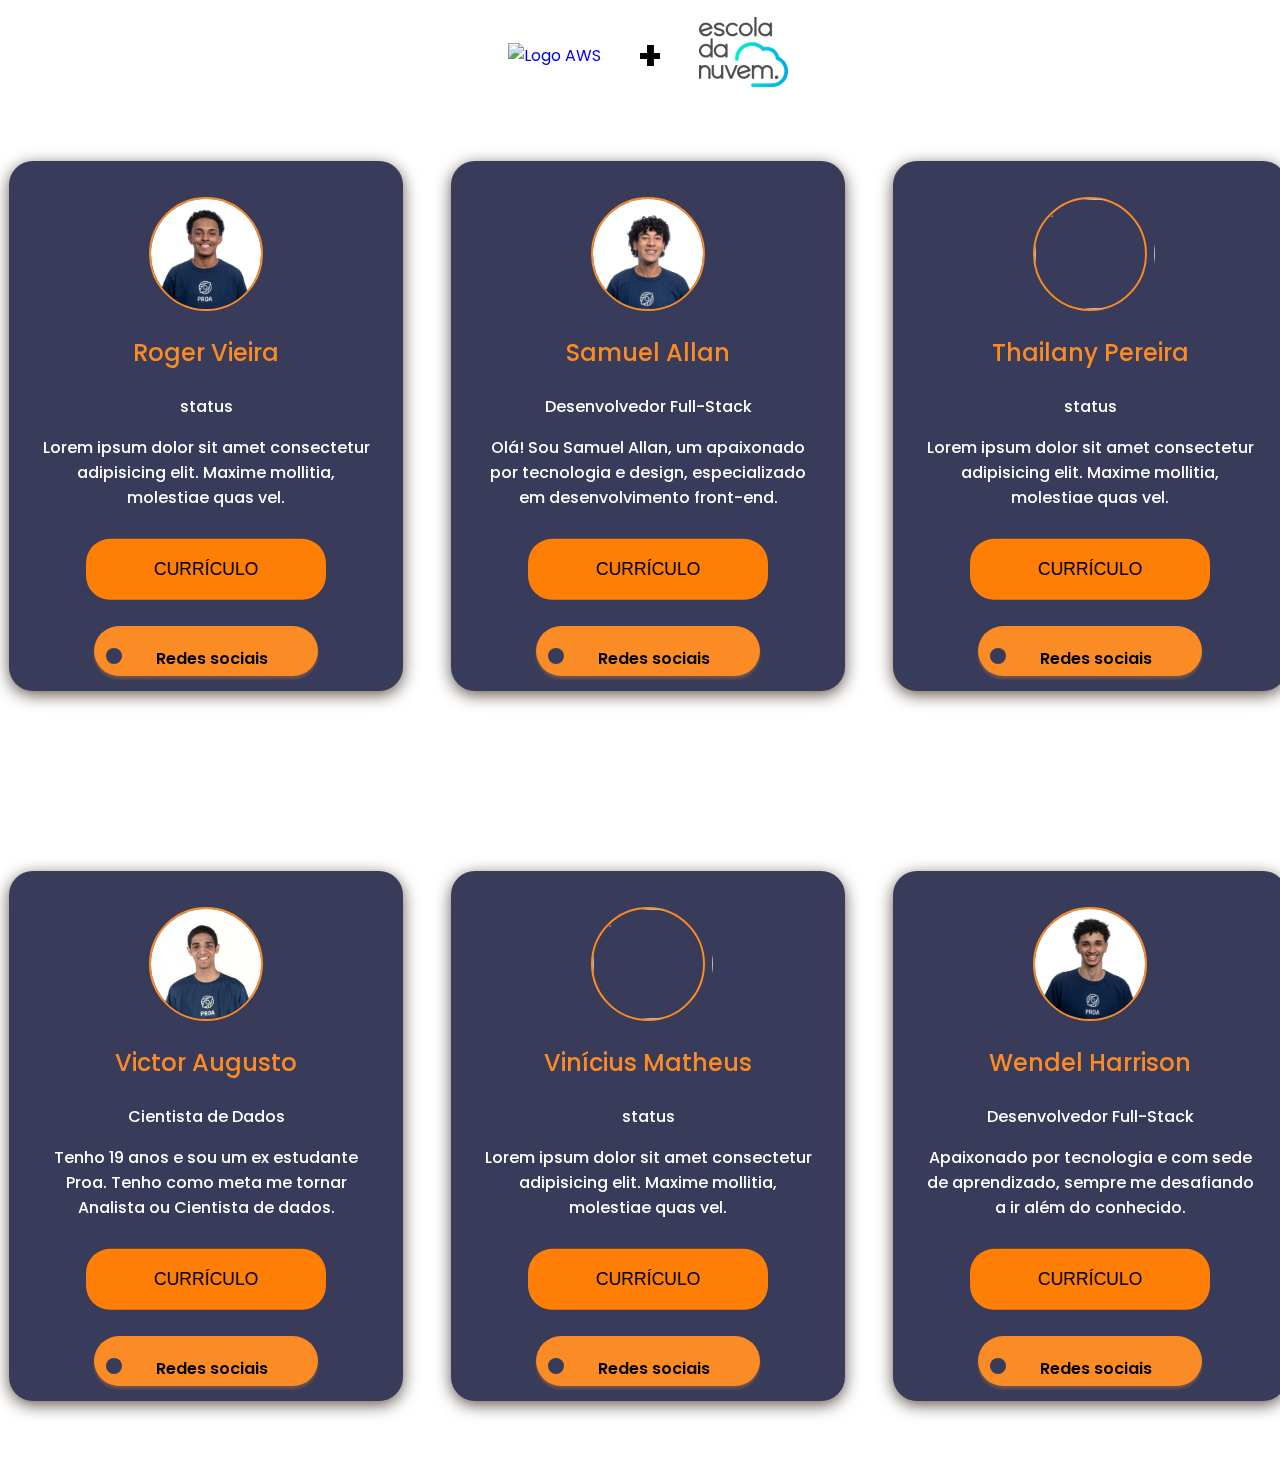
==== commit f2ef9b31: "change" ====
--- a/index.html
+++ b/index.html
@@ -8,6 +8,26 @@
     <script src="https://kit.fontawesome.com/5ea815c1d0.js"></script>
 </head>
 <body>
+
+    <div id="preloader">
+        <div class="inner">
+          
+           <div class="bolas">
+              <div></div>
+              <div></div>
+              <div></div>                    
+           </div>
+        </div>
+    </div>
+
+    <div class="video-container">
+        <video autoplay loop muted>
+          <source src="imagens/04.mov" type="video/mp4">
+        
+        </video>
+      </div>
+
+
     <div class="navbar">
         <a href="https://aws.amazon.com/" target="_blank">
             <img src="https://upload.wikimedia.org/wikipedia/commons/9/93/Amazon_Web_Services_Logo.svg" alt="Logo AWS">
--- a/styles.css
+++ b/styles.css
@@ -31,6 +31,24 @@
 }
 
 
+.video-container {
+    position: fixed;
+    top: 0;
+    left: 0;
+    width: 100%;
+    height: 100%;
+    overflow: hidden;
+    z-index: -1;
+}
+
+.video-container video {
+    min-width: 100%;
+    min-height: 100%;
+    object-fit: cover;
+}
+
+
+
 a{
     text-decoration: none;
 }
@@ -77,45 +95,7 @@
     align-items: center;
 }
 
-.ladoEsquerdo {
-position: absolute;
-width: 388px;
-height: 120px;
-left: 0;
-z-index: -1;
-}
-
-.azul {
-    background: #1d90eec9;
-}
-
-.roxo {
-    background: #6871e6c9;
-}
-
-.ladoDireito {
-position: absolute;
-width: 399px;
-height: 120px;
-right: 0;
-z-index: -2;
-}
-
-.cont1 {
-    top: 39%;
-}
-
-.cont2 {
-    top: 45%;
-}
-
-.cont3 {
-    top: 120%;
-}
-
-.cont4 {
-    top: 125%;
-}
+
 
 .c2{
     display: flex;
@@ -413,3 +393,71 @@
         transform: rotate(-1deg);
     }
 }
+
+
+
+
+
+#preloader {
+    position:fixed;
+    top:0;
+    left:0;
+    right:0;
+    bottom:0;
+    background-color:#2F2E41; 
+    z-index:999; 
+  }
+  #preloader .inner {
+    position: absolute;
+    top: 50%; 
+    left: 50%;
+    transform: translate(-50%, -50%);  
+  }
+  .bolas > div {
+  display: inline-block;
+  background-color: bisque;
+  width: 25px;
+  height: 25px;
+  border-radius: 100%;
+  margin: 3px;
+  -webkit-animation-fill-mode: both;
+  animation-fill-mode: both;
+  animation-name: animarBola;
+  animation-timing-function: linear;
+  animation-iteration-count: infinite;
+   
+  }
+  .bolas > div:nth-child(1) {
+    animation-duration:1.0s ;
+    animation-delay: 0;
+  }
+  .bolas > div:nth-child(2) {
+    animation-duration: 1.0s ;
+    animation-delay: 0.12s;
+  }
+  .bolas > div:nth-child(3) {
+    animation-duration: 1.0s  ;
+    animation-delay: 0.24s;
+  }
+  
+  @keyframes animarBola {
+  0% {
+    -webkit-transform: scale(1);
+    transform: scale(1.0);
+    opacity: 1;
+  }
+  16% {
+    -webkit-transform: scale(0.1);
+    transform: scale(0.1);
+    opacity: 0.7;
+  }
+  33% {
+    -webkit-transform: scale(1);
+    transform: scale(1);
+    opacity: 1; 
+  } 
+  }
+  
+   ::-webkit-scrollbar {
+      display: none;
+  }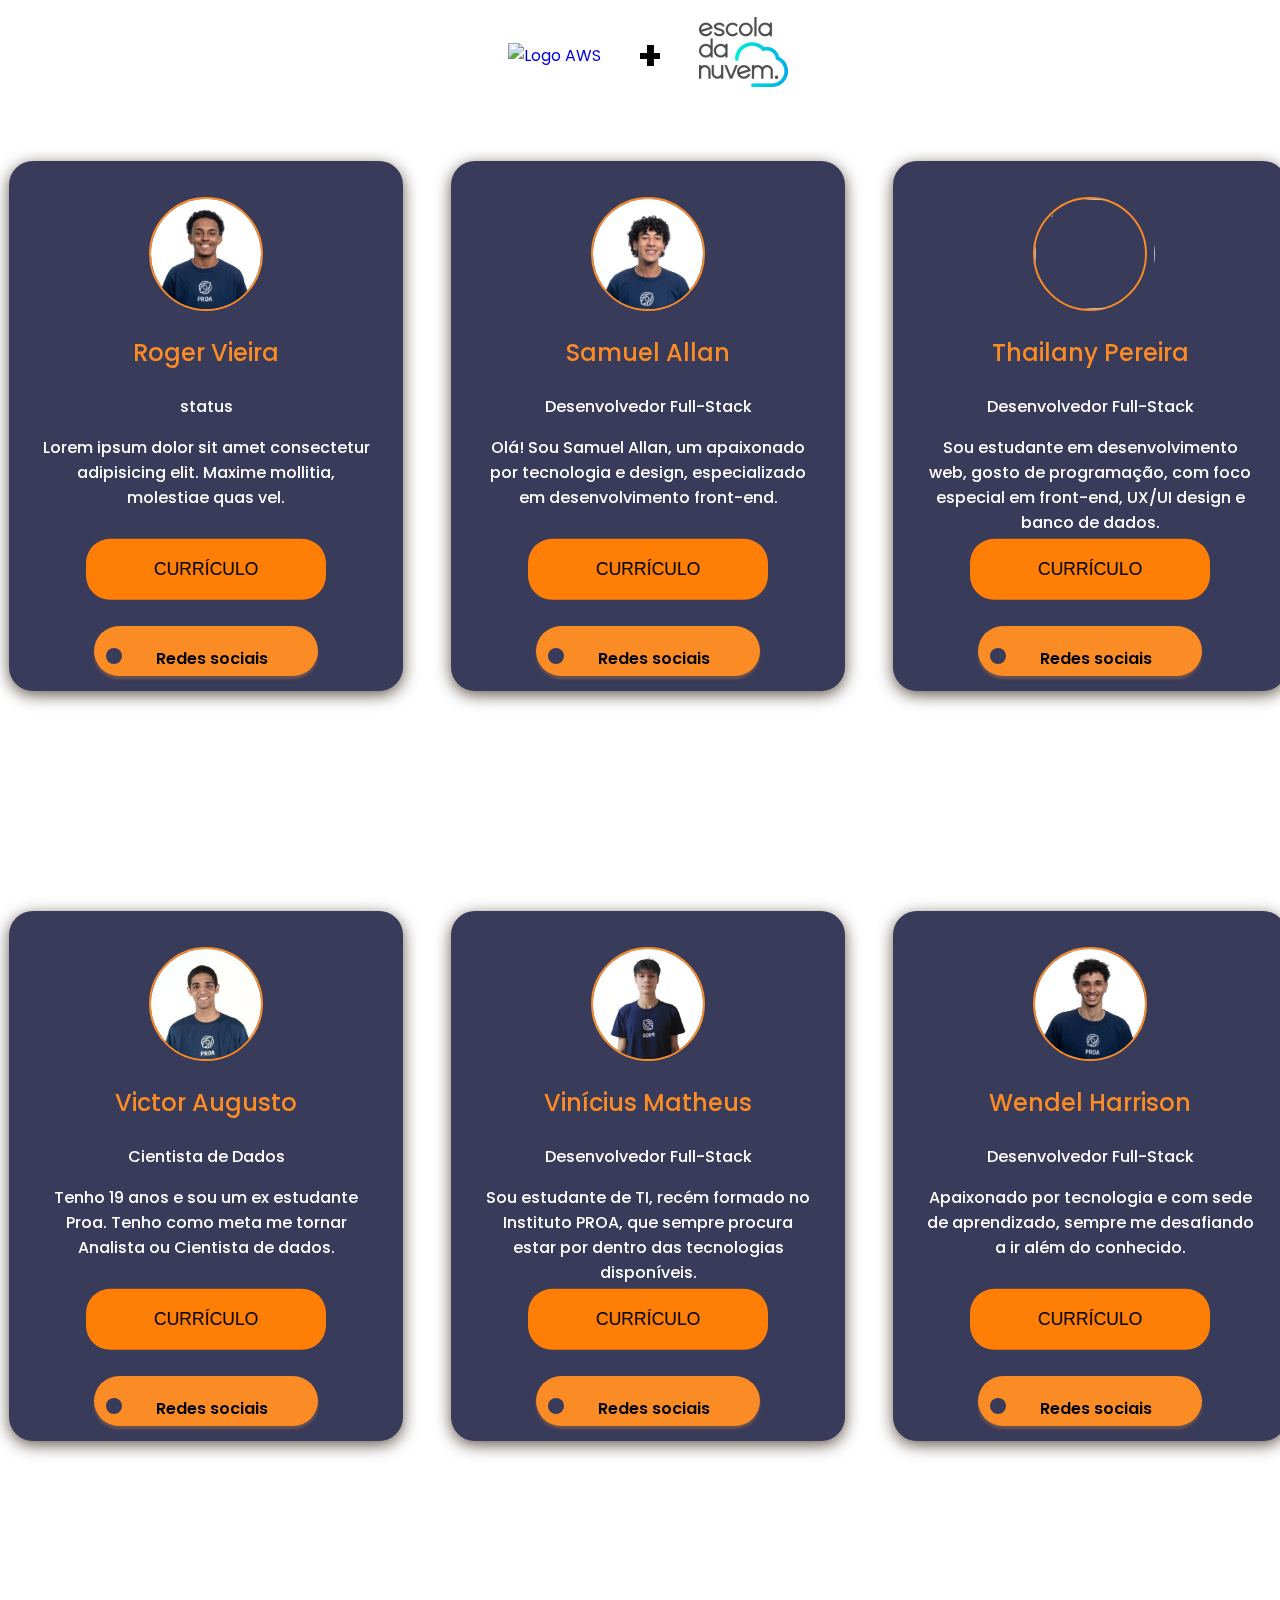
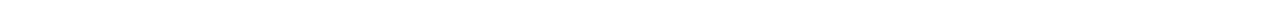
==== commit add30db7: "change" ====
--- a/index.html
+++ b/index.html
@@ -134,11 +134,10 @@
                 Thailany Pereira
             </h3>
             <span class="card-profession">
-                status
-            </span>
-            <p class="card-description">
-                Lorem ipsum dolor sit amet consectetur adipisicing elit. Maxime mollitia,
-                molestiae quas vel.
+                Desenvolvedor Full-Stack
+            </span>
+            <p class="card-description">
+                Sou estudante em desenvolvimento web, gosto de programação, com foco especial em front-end, UX/UI design e banco de dados.
             </p>
             <div class="btn">
                 <button class="btn" id="btn-curriculo3"> CURRÍCULO</button>
@@ -219,17 +218,16 @@
     <div class="container">
         <div class="card">
             <div class="card-border">
-                <img src="user.jpg" class="card-img" alt="" srcset="">
+                <img src="imagens/perfil-vinicius.jpeg" class="card-img" alt="" srcset="">
             </div>
             <h3 class="card-name">
                 Vinícius Matheus
             </h3>
             <span class="card-profession">
-                status
-            </span>
-            <p class="card-description">
-                Lorem ipsum dolor sit amet consectetur adipisicing elit. Maxime mollitia,
-                molestiae quas vel.
+                Desenvolvedor Full-Stack
+            </span>
+            <p class="card-description">
+                Sou estudante de TI, recém formado no Instituto PROA, que sempre procura estar por dentro das tecnologias disponíveis.
             </p>
             <div class="btn">
                 <button class="btn" id="btn-curriculo5"> CURRÍCULO</button>
@@ -335,7 +333,7 @@
         <div class="modal-content" id="modal-content">
             <span class="close">&times;</span>
             <div class="modal-esquerdo">
-                <img src="" alt="Curriculo de Thailany">
+                <img src="imagens/curriculo-thailany.jpeg" alt="Curriculo de Thailany">
             </div>
 
             <div class="modal-direito">
@@ -345,6 +343,7 @@
                 </div>
 
                 <p>
+                    Olá, me chamo Thailany, sou estudante em desenvolvimento web. Procuro sempre aprender coisas novas e desenvolver projetos para colocar em prática o conhecimento, e melhorar meu desenvolvimento.
                 </p>
             </div>
         </div>
@@ -378,11 +377,12 @@
 
             <div class="modal-direito">
                 <div class="personal-title">
-                    <img src="./imagens/perfil-Roger.jpeg" alt="Foto de Vinicius">
+                    <img src="./imagens/perfil-vinicius.jpeg" alt="Foto de Vinicius">
                     <h1>Vinícius Matheus</h1>
                 </div>
 
                 <p>
+                    Olá, me chamo Vinícius, sou desenvolvedor Junior e estudante de TI. Recém formado no Instituto PROA, um curso profissionalizante focado em Full Stack. Tenho muita curiosidade sobre o mundo tecnológico, desenvolvo pequenos projetos e sempre busco dar o meu melhor para aprender novas coisas.
                 </p>
             </div>
         </div>
--- a/styles.css
+++ b/styles.css
@@ -101,7 +101,8 @@
     display: flex;
     justify-content: center;
     align-items: center;
-    margin-top: 80px;
+    margin-top: 120px;
+   padding-bottom: 10%;
    
 }
 .card{
